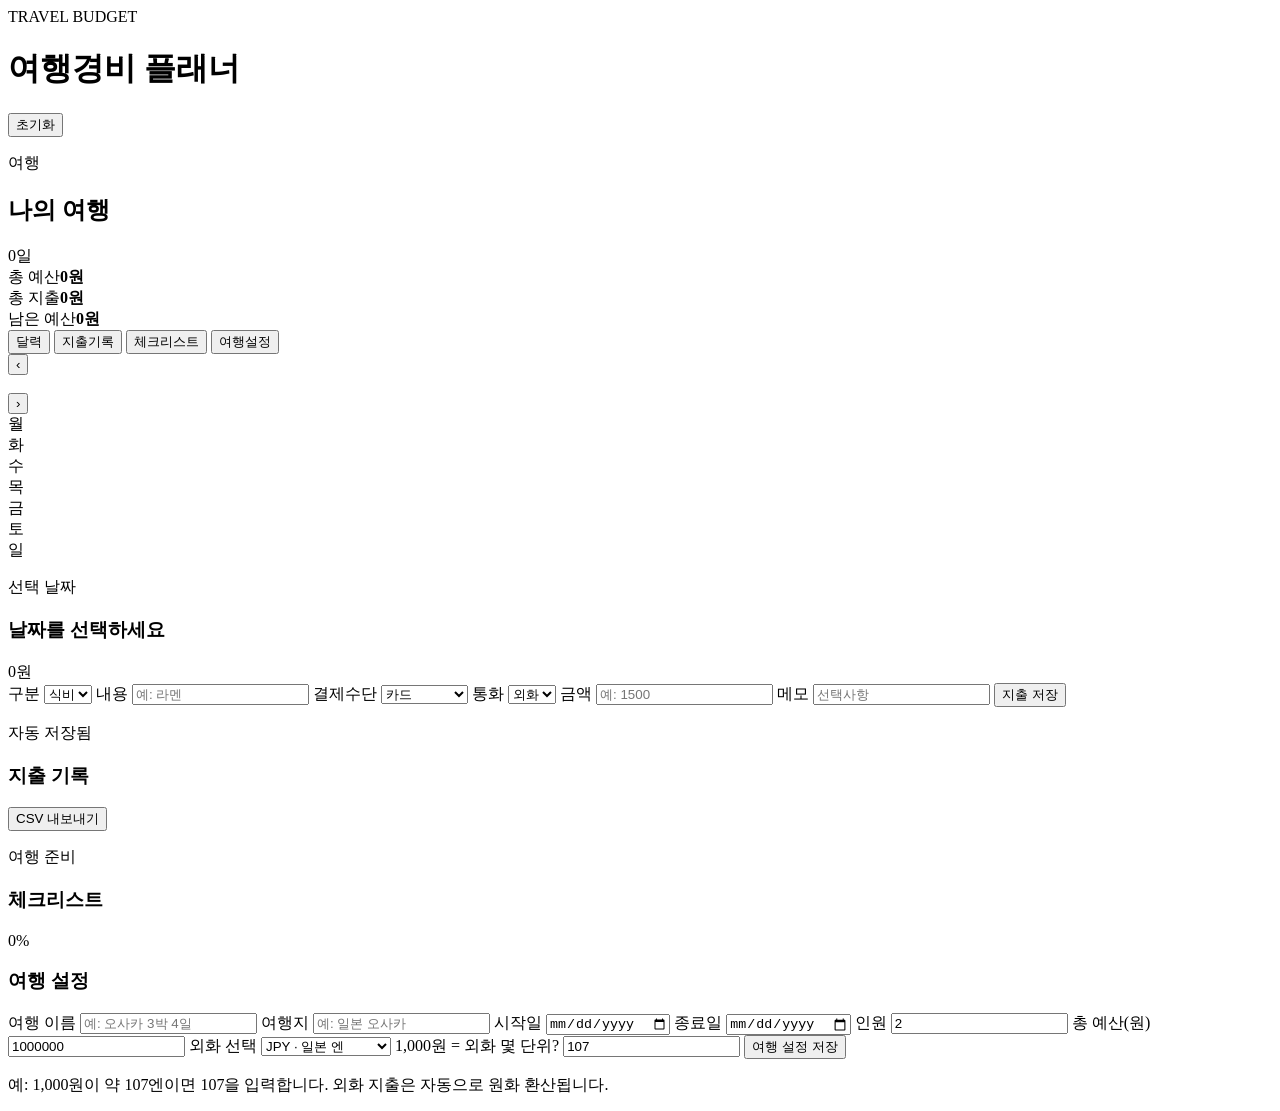
==== index.html @ 48593804 "Add files via upload" ====
<!doctype html>
<html lang="ko">
<head>
  <meta charset="UTF-8" />
  <meta name="viewport" content="width=device-width, initial-scale=1, viewport-fit=cover" />
  <meta name="theme-color" content="#17324d" />
  <title>여행경비 플래너</title>
  <link rel="manifest" href="manifest.webmanifest" />
  <link rel="stylesheet" href="styles.css" />
</head>
<body>
  <header class="app-header">
    <div>
      <div class="eyebrow">TRAVEL BUDGET</div>
      <h1>여행경비 플래너</h1>
    </div>
    <button id="resetBtn" class="ghost danger">초기화</button>
  </header>

  <main class="container">
    <section class="card hero-card">
      <div class="hero-top">
        <div>
          <p class="muted">여행</p>
          <h2 id="tripTitle">나의 여행</h2>
        </div>
        <div class="pill" id="tripDays">0일</div>
      </div>
      <div class="stats">
        <div><span>총 예산</span><strong id="budgetStat">0원</strong></div>
        <div><span>총 지출</span><strong id="spentStat">0원</strong></div>
        <div><span>남은 예산</span><strong id="remainStat">0원</strong></div>
      </div>
    </section>

    <nav class="tabs" aria-label="앱 메뉴">
      <button class="tab active" data-tab="calendar">달력</button>
      <button class="tab" data-tab="records">지출기록</button>
      <button class="tab" data-tab="checklist">체크리스트</button>
      <button class="tab" data-tab="settings">여행설정</button>
    </nav>

    <section id="calendar" class="tab-panel active">
      <div class="card calendar-card">
        <div class="calendar-head">
          <button id="prevMonth" class="icon-btn" aria-label="이전 달">‹</button>
          <h3 id="monthLabel"></h3>
          <button id="nextMonth" class="icon-btn" aria-label="다음 달">›</button>
        </div>
        <div class="weekdays">
          <div>월</div><div>화</div><div>수</div><div>목</div><div>금</div><div>토</div><div>일</div>
        </div>
        <div id="calendarGrid" class="calendar-grid"></div>
      </div>

      <div class="card">
        <div class="section-title-row">
          <div>
            <p class="muted">선택 날짜</p>
            <h3 id="selectedDateLabel">날짜를 선택하세요</h3>
          </div>
          <div class="daily-total" id="selectedDayTotal">0원</div>
        </div>

        <form id="expenseForm" class="form-grid">
          <label>구분
            <select id="category">
              <option>식비</option><option>카페</option><option>교통</option><option>쇼핑</option>
              <option>관광</option><option>숙박</option><option>항공</option><option>통신</option><option>보험</option><option>기타</option>
            </select>
          </label>
          <label>내용
            <input id="description" placeholder="예: 라멘" required />
          </label>
          <label>결제수단
            <select id="payment">
              <option>카드</option><option>현금</option><option>트래블카드</option><option>간편결제</option><option>기타</option>
            </select>
          </label>
          <label>통화
            <select id="currencyMode">
              <option value="foreign">외화</option>
              <option value="krw">원화</option>
            </select>
          </label>
          <label>금액
            <input id="amount" type="number" inputmode="decimal" min="0" step="0.01" placeholder="예: 1500" required />
          </label>
          <label>메모
            <input id="memo" placeholder="선택사항" />
          </label>
          <button class="primary full" type="submit">지출 저장</button>
        </form>
      </div>
    </section>

    <section id="records" class="tab-panel">
      <div class="card">
        <div class="section-title-row">
          <div><p class="muted">자동 저장됨</p><h3>지출 기록</h3></div>
          <button id="exportBtn" class="ghost">CSV 내보내기</button>
        </div>
        <div id="recordsList" class="records-list"></div>
      </div>
    </section>

    <section id="checklist" class="tab-panel">
      <div class="card">
        <div class="section-title-row">
          <div><p class="muted">여행 준비</p><h3>체크리스트</h3></div>
          <div class="pill" id="checkProgress">0%</div>
        </div>
        <div id="checklistList" class="checklist-list"></div>
      </div>
    </section>

    <section id="settings" class="tab-panel">
      <div class="card">
        <h3>여행 설정</h3>
        <form id="settingsForm" class="form-grid">
          <label>여행 이름
            <input id="tripName" placeholder="예: 오사카 3박 4일" />
          </label>
          <label>여행지
            <input id="destination" placeholder="예: 일본 오사카" />
          </label>
          <label>시작일
            <input id="startDate" type="date" />
          </label>
          <label>종료일
            <input id="endDate" type="date" />
          </label>
          <label>인원
            <input id="people" type="number" min="1" value="2" />
          </label>
          <label>총 예산(원)
            <input id="budget" type="number" min="0" step="1000" value="1000000" />
          </label>
          <label>외화 선택
            <select id="currencyCode">
              <option value="JPY">JPY · 일본 엔</option><option value="USD">USD · 미국 달러</option>
              <option value="EUR">EUR · 유로</option><option value="CNY">CNY · 중국 위안</option>
              <option value="TWD">TWD · 대만 달러</option><option value="THB">THB · 태국 바트</option>
              <option value="VND">VND · 베트남 동</option><option value="GBP">GBP · 영국 파운드</option>
              <option value="AUD">AUD · 호주 달러</option><option value="CAD">CAD · 캐나다 달러</option>
            </select>
          </label>
          <label>1,000원 = 외화 몇 단위?
            <input id="foreignPer1000" type="number" min="0.0001" step="0.001" value="107" />
          </label>
          <button class="primary full" type="submit">여행 설정 저장</button>
        </form>
        <p class="hint">예: 1,000원이 약 107엔이면 107을 입력합니다. 외화 지출은 자동으로 원화 환산됩니다.</p>
      </div>
    </section>
  </main>

  <div id="toast" class="toast" role="status"></div>
  <script src="app.js"></script>
</body>
</html>
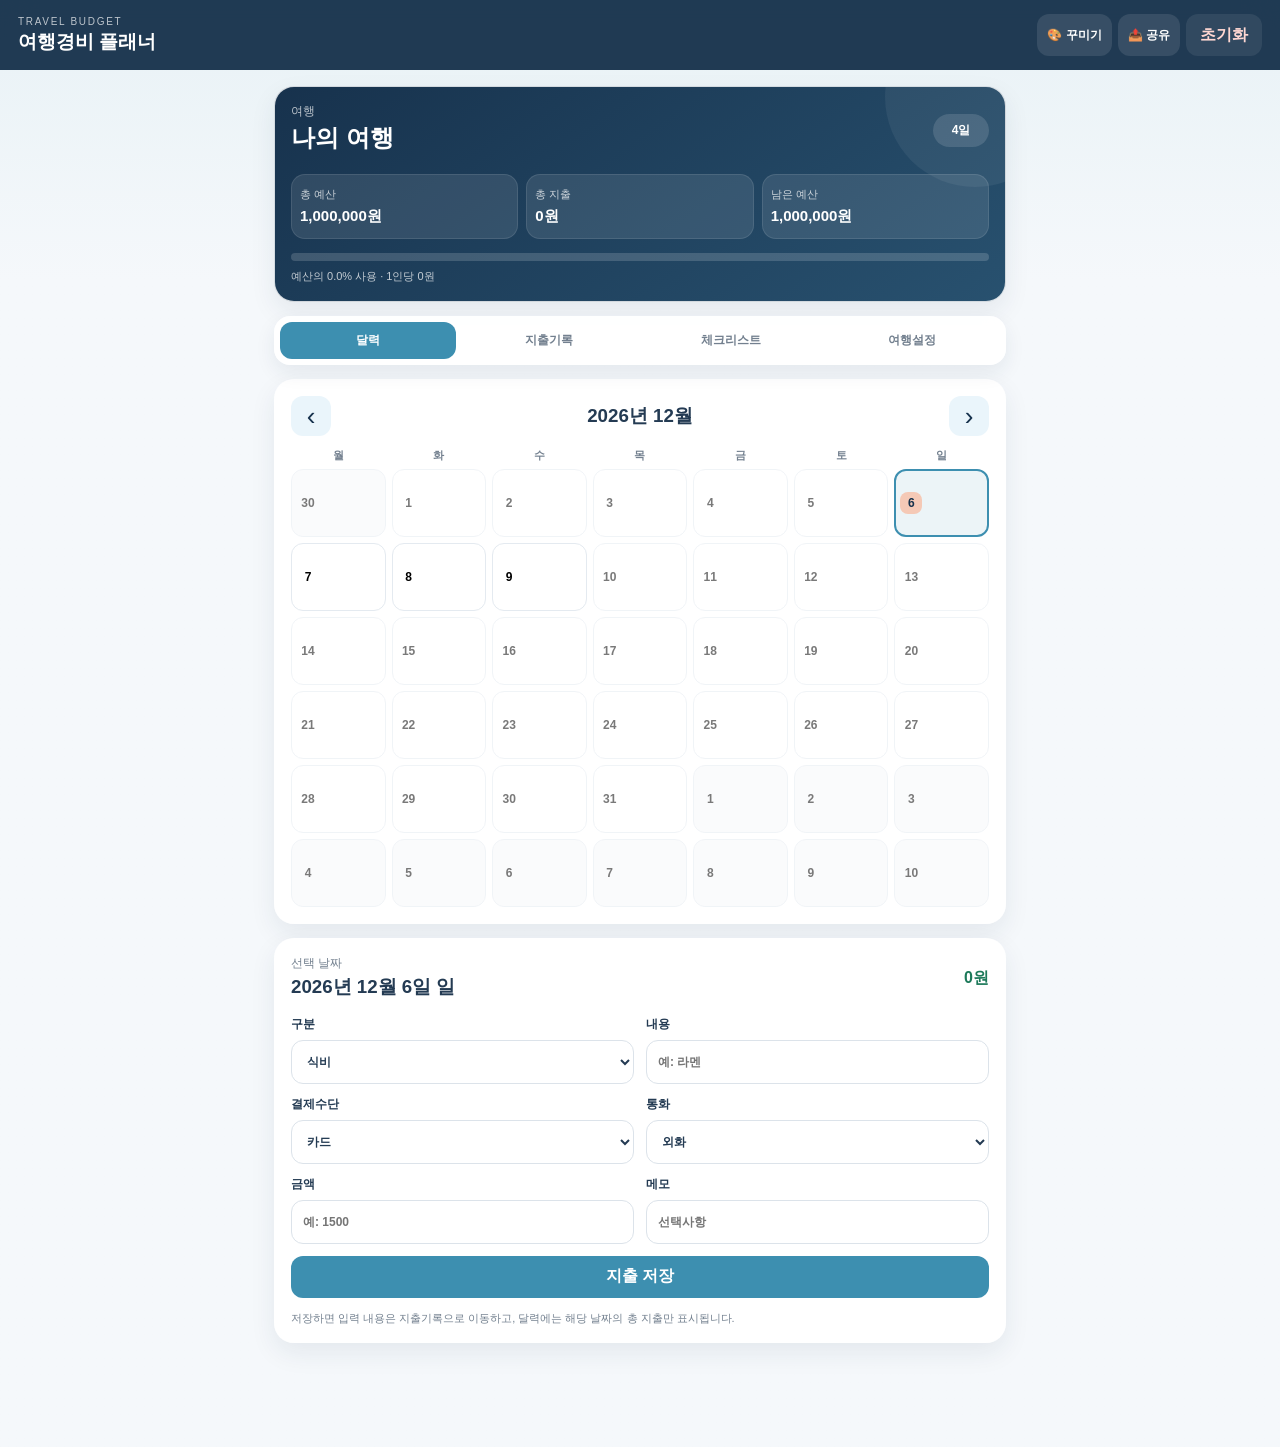
==== commit b0c13767: "Add files via upload" ====
--- a/index.html
+++ b/index.html
@@ -4,6 +4,8 @@
   <meta charset="UTF-8" />
   <meta name="viewport" content="width=device-width, initial-scale=1, viewport-fit=cover" />
   <meta name="theme-color" content="#17324d" />
+  <meta name="apple-mobile-web-app-capable" content="yes" />
+  <meta name="apple-mobile-web-app-status-bar-style" content="default" />
   <title>여행경비 플래너</title>
   <link rel="manifest" href="manifest.webmanifest" />
   <link rel="stylesheet" href="styles.css" />
@@ -14,15 +16,16 @@
       <div class="eyebrow">TRAVEL BUDGET</div>
       <h1>여행경비 플래너</h1>
     </div>
-    <button id="resetBtn" class="ghost danger">초기화</button>
+    <div class="header-actions"><button id="customizeBtn" class="ghost header-btn">🎨 꾸미기</button><button id="shareBtn" class="ghost header-btn">📤 공유</button><button id="resetBtn" class="ghost danger">초기화</button></div>
   </header>
 
   <main class="container">
-    <section class="card hero-card">
+    <section class="card hero-card" id="heroCard"><div id="heroPhoto" class="hero-photo"></div><div id="stickerLayer" class="sticker-layer" aria-hidden="true"></div>
       <div class="hero-top">
         <div>
           <p class="muted">여행</p>
           <h2 id="tripTitle">나의 여행</h2>
+          <p id="tripDestination" class="subtle"></p>
         </div>
         <div class="pill" id="tripDays">0일</div>
       </div>
@@ -31,6 +34,8 @@
         <div><span>총 지출</span><strong id="spentStat">0원</strong></div>
         <div><span>남은 예산</span><strong id="remainStat">0원</strong></div>
       </div>
+      <div class="budget-bar"><span id="budgetBar"></span></div>
+      <p id="budgetUsage" class="hint compact"></p>
     </section>
 
     <nav class="tabs" aria-label="앱 메뉴">
@@ -63,6 +68,7 @@
         </div>
 
         <form id="expenseForm" class="form-grid">
+          <input id="editingId" type="hidden" />
           <label>구분
             <select id="category">
               <option>식비</option><option>카페</option><option>교통</option><option>쇼핑</option>
@@ -89,8 +95,12 @@
           <label>메모
             <input id="memo" placeholder="선택사항" />
           </label>
-          <button class="primary full" type="submit">지출 저장</button>
+          <div class="form-actions full">
+            <button id="cancelEditBtn" class="ghost hidden" type="button">수정 취소</button>
+            <button id="expenseSubmitBtn" class="primary" type="submit">지출 저장</button>
+          </div>
         </form>
+        <p class="hint">저장하면 입력 내용은 지출기록으로 이동하고, 달력에는 해당 날짜의 총 지출만 표시됩니다.</p>
       </div>
     </section>
 
@@ -100,6 +110,18 @@
           <div><p class="muted">자동 저장됨</p><h3>지출 기록</h3></div>
           <button id="exportBtn" class="ghost">CSV 내보내기</button>
         </div>
+        <div class="filter-row">
+          <select id="recordCategoryFilter" aria-label="카테고리 필터">
+            <option value="all">전체 구분</option>
+            <option>식비</option><option>카페</option><option>교통</option><option>쇼핑</option><option>관광</option>
+            <option>숙박</option><option>항공</option><option>통신</option><option>보험</option><option>기타</option>
+          </select>
+          <select id="recordSort" aria-label="정렬">
+            <option value="desc">최신순</option>
+            <option value="asc">오래된순</option>
+            <option value="amountDesc">금액 큰순</option>
+          </select>
+        </div>
         <div id="recordsList" class="records-list"></div>
       </div>
     </section>
@@ -110,6 +132,7 @@
           <div><p class="muted">여행 준비</p><h3>체크리스트</h3></div>
           <div class="pill" id="checkProgress">0%</div>
         </div>
+        <div class="progress-track"><span id="checkProgressBar"></span></div>
         <div id="checklistList" class="checklist-list"></div>
       </div>
     </section>
@@ -140,20 +163,56 @@
             <select id="currencyCode">
               <option value="JPY">JPY · 일본 엔</option><option value="USD">USD · 미국 달러</option>
               <option value="EUR">EUR · 유로</option><option value="CNY">CNY · 중국 위안</option>
-              <option value="TWD">TWD · 대만 달러</option><option value="THB">THB · 태국 바트</option>
-              <option value="VND">VND · 베트남 동</option><option value="GBP">GBP · 영국 파운드</option>
-              <option value="AUD">AUD · 호주 달러</option><option value="CAD">CAD · 캐나다 달러</option>
-            </select>
-          </label>
-          <label>1,000원 = 외화 몇 단위?
-            <input id="foreignPer1000" type="number" min="0.0001" step="0.001" value="107" />
+              <option value="HKD">HKD · 홍콩 달러</option><option value="TWD">TWD · 대만 달러</option>
+              <option value="THB">THB · 태국 바트</option><option value="VND">VND · 베트남 동</option>
+              <option value="SGD">SGD · 싱가포르 달러</option><option value="MYR">MYR · 말레이시아 링깃</option>
+              <option value="PHP">PHP · 필리핀 페소</option><option value="IDR">IDR · 인도네시아 루피아</option>
+              <option value="INR">INR · 인도 루피</option><option value="GBP">GBP · 영국 파운드</option>
+              <option value="AUD">AUD · 호주 달러</option><option value="NZD">NZD · 뉴질랜드 달러</option>
+              <option value="CAD">CAD · 캐나다 달러</option><option value="CHF">CHF · 스위스 프랑</option>
+              <option value="AED">AED · UAE 디르함</option><option value="SAR">SAR · 사우디 리얄</option>
+            </select>
+          </label>
+          <label><span id="rateLabel">1 JPY = 몇 원(KRW)?</span>
+            <input id="krwPerUnit" type="number" min="0.000001" step="0.000001" value="9.35" inputmode="decimal" />
           </label>
           <button class="primary full" type="submit">여행 설정 저장</button>
         </form>
-        <p class="hint">예: 1,000원이 약 107엔이면 107을 입력합니다. 외화 지출은 자동으로 원화 환산됩니다.</p>
+        <p class="hint" id="rateHint">구글·네이버·XE 등에서 “1 JPY KRW” 또는 “JPY KRW 환율”을 검색해 나온 원화 값을 그대로 입력하세요.</p>
       </div>
     </section>
   </main>
+
+
+    <section id="customizePanel" class="customize-drawer hidden" aria-label="꾸미기 설정">
+      <div class="drawer-head"><div><p class="muted">MY TRAVEL STYLE</p><h3>🎨 꾸미기</h3></div><button id="closeCustomizeBtn" class="icon-btn" type="button">×</button></div>
+      <div class="customize-grid">
+        <label class="full">테마
+          <select id="themeSelect">
+            <option value="passport">여권 네이비</option><option value="ocean">바다 여행</option><option value="sunset">노을 여행</option><option value="pastel">파스텔 다꾸</option><option value="night">야경 여행</option><option value="vintage">빈티지 엽서</option>
+          </select>
+        </label>
+        <label>포인트 색상<input id="accentColor" type="color" value="#3d8fb0"></label>
+        <label>글꼴 느낌<select id="fontSelect"><option value="system">깔끔 기본</option><option value="rounded">둥근 다꾸</option><option value="serif">여행 엽서</option></select></label>
+        <label class="full photo-picker">내 사진 배경
+          <input id="backgroundPhotoInput" type="file" accept="image/*" />
+          <span class="hint">사진 앱에서 선택하면 여행 카드 배경에 저장됩니다.</span>
+        </label>
+        <div class="full">
+          <div class="field-title">여행 스티커</div>
+          <div id="stickerChoices" class="sticker-choices"></div>
+          <p class="hint">최대 6개까지 선택할 수 있어요.</p>
+        </div>
+        <div class="form-actions full"><button id="removePhotoBtn" class="ghost" type="button">배경사진 지우기</button><button id="resetStyleBtn" class="ghost" type="button">꾸미기 초기화</button></div>
+      </div>
+    </section>
+
+    <section id="sharePanel" class="share-sheet hidden" aria-label="공유 및 저장">
+      <div class="drawer-head"><div><p class="muted">TRAVEL CARD</p><h3>📸 공유 이미지</h3></div><button id="closeShareBtn" class="icon-btn" type="button">×</button></div>
+      <canvas id="shareCanvas" width="1080" height="1350"></canvas>
+      <div class="share-actions"><button id="nativeShareBtn" class="primary" type="button">공유하기</button><button id="saveImageBtn" class="ghost" type="button">이미지 저장</button></div>
+      <p class="hint">아이폰에서 ‘이미지 저장’을 누르면 공유 시트 또는 파일 저장이 열릴 수 있습니다. 사진 앱 저장은 공유 시트의 ‘이미지 저장’을 선택하면 가장 안정적입니다.</p>
+    </section>
 
   <div id="toast" class="toast" role="status"></div>
   <script src="app.js"></script>
--- a/styles.css
+++ b/styles.css
@@ -0,0 +1,129 @@
+:root {
+  --navy: #17324d;
+  --navy2: #234d6f;
+  --sky: #eaf5fb;
+  --sea: #d9f0ed;
+  --sand: #fff5dc;
+  --coral: #f5c9b6;
+  --ink: #243b53;
+  --muted: #73808f;
+  --line: #e4eaf0;
+  --bg: #f5f8fb;
+  --white: #fff;
+  --danger: #b42318;
+  --green: #1d7a5a;
+  --shadow: 0 10px 26px rgba(23,50,77,.08);
+}
+* { box-sizing: border-box; }
+html { -webkit-text-size-adjust: 100%; }
+body {
+  margin: 0;
+  font-family: -apple-system, BlinkMacSystemFont, "Segoe UI", Roboto, "Noto Sans KR", sans-serif;
+  color: var(--ink);
+  background: linear-gradient(180deg, #edf7fb 0, var(--bg) 280px);
+}
+button, input, select { font: inherit; }
+button { cursor: pointer; }
+.app-header {
+  position: sticky; top: 0; z-index: 20;
+  display: flex; align-items: center; justify-content: space-between;
+  padding: calc(14px + env(safe-area-inset-top)) 18px 14px;
+  background: rgba(23,50,77,.96); color: white;
+  backdrop-filter: blur(16px);
+}
+.app-header h1 { margin: 2px 0 0; font-size: 20px; }
+.eyebrow { font-size: 10px; letter-spacing: .17em; opacity: .7; }
+.container { width: min(760px, 100%); margin: 0 auto; padding: 16px 14px calc(90px + env(safe-area-inset-bottom)); }
+.card {
+  background: rgba(255,255,255,.95); border: 1px solid rgba(255,255,255,.8);
+  border-radius: 20px; padding: 16px; margin-bottom: 14px; box-shadow: var(--shadow);
+}
+.hero-card { background: linear-gradient(145deg, var(--navy), var(--navy2)); color: white; overflow: hidden; position: relative; }
+.hero-card:after { content:""; position:absolute; width:180px; height:180px; border-radius:50%; background:rgba(255,255,255,.06); right:-60px; top:-80px; }
+.hero-top, .section-title-row, .calendar-head { display:flex; align-items:center; justify-content:space-between; gap:12px; }
+.hero-top h2, .section-title-row h3, .calendar-head h3 { margin: 2px 0; }
+.muted { margin:0; color:var(--muted); font-size:12px; }
+.hero-card .muted, .hero-card .subtle { color: rgba(255,255,255,.7); }
+.subtle { margin: 4px 0 0; font-size: 13px; }
+.stats { display:grid; grid-template-columns:repeat(3,1fr); gap:8px; margin-top:16px; }
+.stats div { background:rgba(255,255,255,.10); border:1px solid rgba(255,255,255,.10); padding:12px 8px; border-radius:14px; }
+.stats span { display:block; font-size:11px; opacity:.75; }
+.stats strong { display:block; margin-top:5px; font-size:15px; }
+.pill { display:inline-flex; align-items:center; justify-content:center; min-width:56px; padding:8px 10px; border-radius:999px; background:var(--sky); color:var(--navy); font-weight:800; font-size:12px; }
+.hero-card .pill { background:rgba(255,255,255,.13); color:white; }
+.budget-bar, .progress-track { height:8px; background:rgba(255,255,255,.16); border-radius:99px; overflow:hidden; margin-top:14px; }
+.budget-bar span, .progress-track span { display:block; height:100%; width:0; background:linear-gradient(90deg,#7ee0c0,#fff0a3); transition:width .25s ease; }
+.progress-track { background:#edf1f5; margin-bottom:12px; }
+.progress-track span { background:linear-gradient(90deg,#49a782,#83d0b2); }
+.tabs { position:sticky; top:73px; z-index:15; display:grid; grid-template-columns:repeat(4,1fr); gap:6px; padding:6px; margin-bottom:14px; border-radius:16px; background:rgba(255,255,255,.93); box-shadow:0 8px 20px rgba(23,50,77,.08); backdrop-filter:blur(10px); }
+.tab { border:0; background:transparent; padding:10px 4px; border-radius:12px; color:var(--muted); font-weight:700; font-size:12px; }
+.tab.active { background:var(--navy); color:white; }
+.tab-panel { display:none; }
+.tab-panel.active { display:block; }
+.calendar-head { margin-bottom:12px; }
+.icon-btn { width:40px; height:40px; border:0; border-radius:12px; background:var(--sky); color:var(--navy); font-size:26px; line-height:1; }
+.weekdays, .calendar-grid { display:grid; grid-template-columns:repeat(7,1fr); gap:6px; }
+.weekdays { margin-bottom:6px; color:var(--muted); font-size:11px; text-align:center; font-weight:800; }
+.day-cell { min-height:68px; border:1px solid var(--line); border-radius:12px; padding:7px 5px; background:#fff; text-align:left; position:relative; overflow:hidden; }
+.day-cell.outside { opacity:.35; background:#f7f8fa; }
+.day-cell.outtrip { opacity:.52; }
+.day-cell.selected { border:2px solid var(--navy); padding:6px 4px; background:var(--sky); }
+.day-cell.today .day-num { background:var(--coral); color:var(--navy); }
+.day-num { display:inline-flex; min-width:22px; height:22px; align-items:center; justify-content:center; border-radius:8px; font-weight:800; font-size:12px; }
+.day-total { display:block; margin-top:8px; font-size:10px; line-height:1.2; font-weight:800; color:var(--green); word-break:keep-all; }
+.daily-total { font-weight:900; color:var(--green); white-space:nowrap; }
+.form-grid { display:grid; grid-template-columns:1fr 1fr; gap:12px; margin-top:14px; }
+label { display:flex; flex-direction:column; gap:7px; font-size:12px; font-weight:800; color:var(--ink); }
+input, select { width:100%; min-height:44px; border:1px solid #dce3ea; border-radius:12px; padding:10px 11px; background:#fff; color:var(--ink); outline:none; }
+input:focus, select:focus { border-color:#7fb1d1; box-shadow:0 0 0 3px rgba(127,177,209,.18); }
+.full { grid-column:1/-1; }
+.primary, .ghost { min-height:42px; border-radius:12px; border:0; padding:10px 14px; font-weight:800; }
+.primary { background:var(--navy); color:#fff; }
+.ghost { background:#eef3f7; color:var(--ink); }
+.danger { color:#ffd7d2; background:rgba(255,255,255,.08); }
+.ghost.danger { color:#ffd7d2; }
+.hint { color:var(--muted); font-size:11px; line-height:1.5; margin:12px 0 0; }
+.compact { margin-top:7px; color:rgba(255,255,255,.74); }
+.form-actions { display:flex; gap:8px; }
+.form-actions .primary { flex:1; }
+.hidden { display:none !important; }
+.filter-row { display:grid; grid-template-columns:1fr 1fr; gap:8px; margin:12px 0; }
+.records-list { display:flex; flex-direction:column; gap:9px; }
+.record { border:1px solid var(--line); border-radius:15px; padding:12px; background:#fff; }
+.record-top, .record-bottom { display:flex; align-items:center; justify-content:space-between; gap:10px; }
+.record-title { font-weight:900; }
+.record-date { color:var(--muted); font-size:11px; }
+.record-meta { margin-top:6px; color:var(--muted); font-size:11px; line-height:1.45; }
+.record-amount { font-weight:900; color:var(--green); white-space:nowrap; }
+.record-actions { display:flex; gap:6px; margin-top:10px; }
+.mini-btn { border:0; border-radius:9px; padding:7px 9px; font-size:11px; font-weight:800; background:#edf3f7; color:var(--ink); }
+.mini-btn.delete { color:var(--danger); background:#fff0ee; }
+.empty { text-align:center; padding:32px 10px; color:var(--muted); }
+.checklist-list { display:flex; flex-direction:column; gap:9px; }
+.check-group-title { margin:18px 0 8px; font-weight:900; color:var(--navy); font-size:13px; }
+.check-item { display:flex; align-items:flex-start; gap:10px; padding:11px; border-radius:13px; background:#fafcfd; border:1px solid var(--line); }
+.check-item input { width:20px; min-height:20px; height:20px; margin-top:1px; accent-color:var(--green); }
+.check-item.done .check-text { text-decoration:line-through; color:#87939e; }
+.check-text { font-size:13px; line-height:1.45; }
+.toast { position:fixed; left:50%; bottom:calc(24px + env(safe-area-inset-bottom)); transform:translate(-50%, 20px); background:#152536; color:white; border-radius:999px; padding:11px 16px; font-size:12px; font-weight:800; opacity:0; pointer-events:none; transition:.2s ease; z-index:50; box-shadow:0 8px 28px rgba(0,0,0,.22); }
+.toast.show { opacity:1; transform:translate(-50%,0); }
+@media (max-width:540px) {
+  .container { padding-left:10px; padding-right:10px; }
+  .card { border-radius:17px; padding:13px; }
+  .app-header { padding-left:14px; padding-right:14px; }
+  .tabs { top:70px; }
+  .form-grid { grid-template-columns:1fr; }
+  .full { grid-column:1; }
+  .stats strong { font-size:13px; }
+  .day-cell { min-height:60px; padding:6px 4px; }
+  .day-total { font-size:9px; }
+}
+
+/* v2.2 customization + share */
+:root { --accent:#3d8fb0; --app-bg:#f5f8fb; --hero1:#17324d; --hero2:#28516f; --card-radius:18px; }
+body { background:linear-gradient(180deg,color-mix(in srgb,var(--accent) 12%,white) 0,var(--app-bg) 280px); }
+body.font-rounded { font-family: ui-rounded, "SF Pro Rounded", "Apple SD Gothic Neo", system-ui, sans-serif; }
+body.font-serif { font-family: Georgia, "Noto Serif KR", serif; }
+.header-actions{display:flex;gap:6px;align-items:center}.header-btn{color:white;background:rgba(255,255,255,.1);font-size:12px;padding:9px 10px}.app-header h1{font-size:19px}.hero-card{background:linear-gradient(145deg,var(--hero1),var(--hero2));min-height:214px}.hero-card>*:not(.hero-photo):not(.sticker-layer){position:relative;z-index:2}.hero-photo{position:absolute;inset:0;background-size:cover;background-position:center;opacity:0;z-index:0;transition:.2s}.hero-card.has-photo .hero-photo{opacity:.38}.hero-card.has-photo:before{content:"";position:absolute;inset:0;background:linear-gradient(135deg,rgba(10,26,42,.82),rgba(10,26,42,.35));z-index:1}.sticker-layer{position:absolute;inset:0;z-index:3;pointer-events:none}.hero-sticker{position:absolute;font-size:31px;filter:drop-shadow(0 3px 4px rgba(0,0,0,.16));transform:rotate(var(--rot,0deg))}.hero-sticker:nth-child(1){right:18px;top:17px;--rot:8deg}.hero-sticker:nth-child(2){right:60px;bottom:19px;--rot:-8deg}.hero-sticker:nth-child(3){left:18px;bottom:16px;--rot:5deg}.hero-sticker:nth-child(4){right:18px;top:76px;--rot:-6deg}.hero-sticker:nth-child(5){left:46%;top:15px;--rot:9deg}.hero-sticker:nth-child(6){left:54%;bottom:18px;--rot:-4deg}
+.customize-drawer,.share-sheet{position:fixed;z-index:80;left:50%;bottom:0;transform:translateX(-50%);width:min(100%,680px);max-height:86vh;overflow:auto;background:white;border-radius:24px 24px 0 0;padding:18px 18px calc(20px + env(safe-area-inset-bottom));box-shadow:0 -15px 45px rgba(23,50,77,.24)}.drawer-head{display:flex;justify-content:space-between;align-items:center;gap:12px;margin-bottom:14px}.customize-grid{display:grid;grid-template-columns:1fr 1fr;gap:12px}.customize-grid .full{grid-column:1/-1}.field-title{font-size:12px;font-weight:800;margin-bottom:8px}.photo-picker input{background:#f7fafc}.sticker-choices{display:flex;flex-wrap:wrap;gap:8px}.sticker-chip{width:46px;height:46px;border:1px solid var(--line);border-radius:14px;background:#fff;font-size:24px}.sticker-chip.active{border:2px solid var(--accent);background:color-mix(in srgb,var(--accent) 12%,white)}.share-sheet canvas{width:100%;height:auto;border-radius:18px;background:#f2f4f7;box-shadow:0 8px 24px rgba(23,50,77,.12)}.share-actions{display:grid;grid-template-columns:1fr 1fr;gap:8px;margin-top:12px}.share-actions button{min-height:48px}.tab.active,.primary{background:var(--accent)}.day-cell.selected{border-color:var(--accent);background:color-mix(in srgb,var(--accent) 10%,white)}.pill{background:color-mix(in srgb,var(--accent) 14%,white)}
+@media(max-width:560px){.header-actions{gap:3px}.header-btn{padding:8px 7px;font-size:11px}.app-header{padding-left:14px;padding-right:10px}.customize-grid{grid-template-columns:1fr}.customize-grid .full{grid-column:1}.share-actions{grid-template-columns:1fr}}
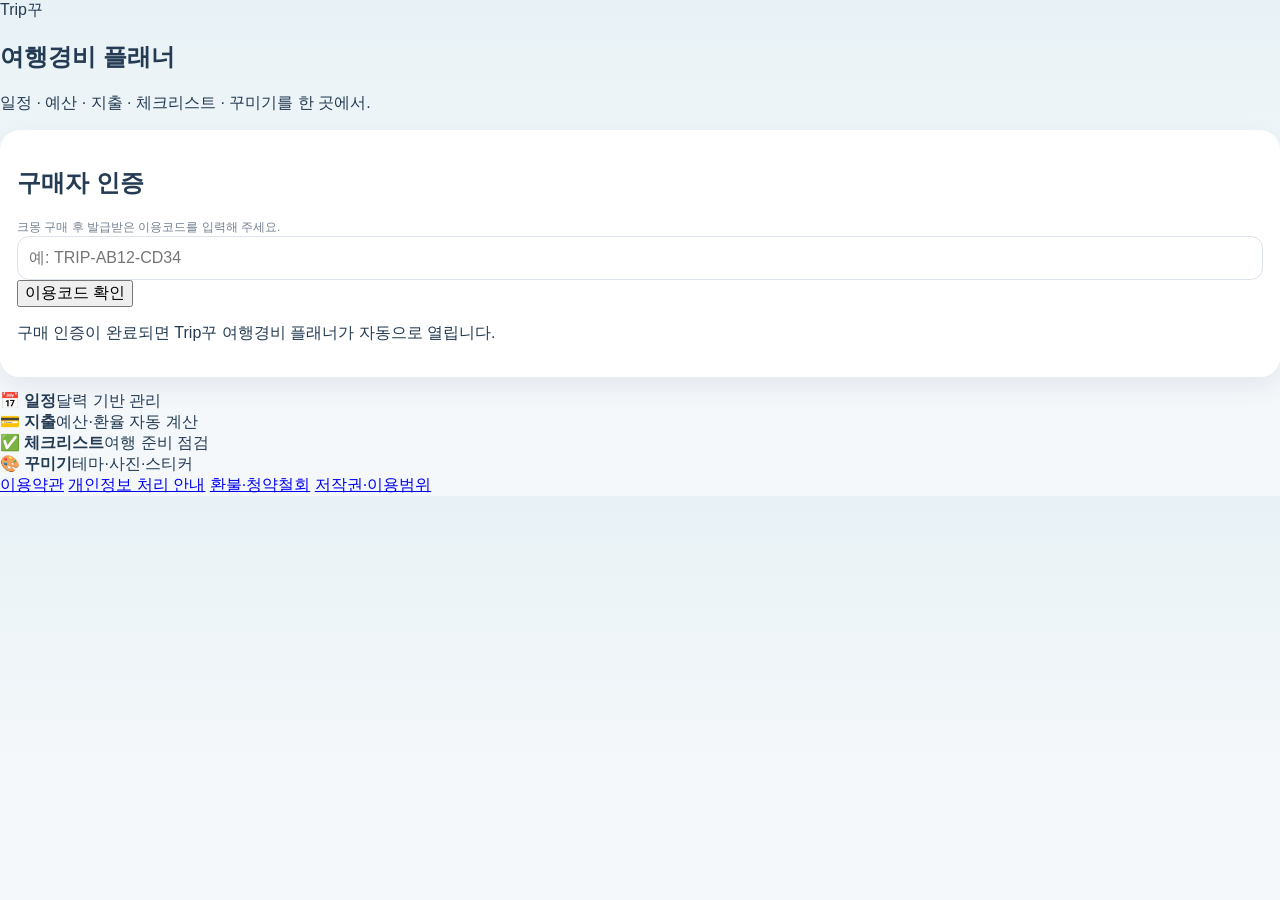
==== commit 316ddcb7: "Add files via upload" ====
--- a/index.html
+++ b/index.html
@@ -1,220 +1,42 @@
 <!doctype html>
 <html lang="ko">
 <head>
-  <meta charset="UTF-8" />
-  <meta name="viewport" content="width=device-width, initial-scale=1, viewport-fit=cover" />
-  <meta name="theme-color" content="#17324d" />
-  <meta name="apple-mobile-web-app-capable" content="yes" />
-  <meta name="apple-mobile-web-app-status-bar-style" content="default" />
-  <title>여행경비 플래너</title>
-  <link rel="manifest" href="manifest.webmanifest" />
-  <link rel="stylesheet" href="styles.css" />
+<meta charset="utf-8">
+<meta name="viewport" content="width=device-width,initial-scale=1">
+<title>Trip꾸 | 여행경비 플래너</title>
+<link rel="stylesheet" href="styles.css">
 </head>
 <body>
-  <header class="app-header">
-    <div>
-      <div class="eyebrow">TRAVEL BUDGET</div>
-      <h1>여행경비 플래너</h1>
-    </div>
-    <div class="header-actions"><button id="customizeBtn" class="ghost header-btn">🎨 꾸미기</button><button id="shareBtn" class="ghost header-btn">📤 공유</button><button id="resetBtn" class="ghost danger">초기화</button></div>
-  </header>
+<main class="wrap">
+  <section class="hero">
+    <div class="brand">Trip꾸</div>
+    <h1>여행경비 플래너</h1>
+    <p>일정 · 예산 · 지출 · 체크리스트 · 꾸미기를 한 곳에서.</p>
+  </section>
 
-  <main class="container">
-    <section class="card hero-card" id="heroCard"><div id="heroPhoto" class="hero-photo"></div><div id="stickerLayer" class="sticker-layer" aria-hidden="true"></div>
-      <div class="hero-top">
-        <div>
-          <p class="muted">여행</p>
-          <h2 id="tripTitle">나의 여행</h2>
-          <p id="tripDestination" class="subtle"></p>
-        </div>
-        <div class="pill" id="tripDays">0일</div>
-      </div>
-      <div class="stats">
-        <div><span>총 예산</span><strong id="budgetStat">0원</strong></div>
-        <div><span>총 지출</span><strong id="spentStat">0원</strong></div>
-        <div><span>남은 예산</span><strong id="remainStat">0원</strong></div>
-      </div>
-      <div class="budget-bar"><span id="budgetBar"></span></div>
-      <p id="budgetUsage" class="hint compact"></p>
-    </section>
+  <section class="card">
+    <h2>구매자 인증</h2>
+    <p class="muted">크몽 구매 후 발급받은 이용코드를 입력해 주세요.</p>
+    <input id="code" placeholder="예: TRIP-AB12-CD34" autocomplete="one-time-code">
+    <button id="verify">이용코드 확인</button>
+    <p id="msg" class="msg"></p>
+    <p class="tiny">구매 인증이 완료되면 Trip꾸 여행경비 플래너가 자동으로 열립니다.</p>
+  </section>
 
-    <nav class="tabs" aria-label="앱 메뉴">
-      <button class="tab active" data-tab="calendar">달력</button>
-      <button class="tab" data-tab="records">지출기록</button>
-      <button class="tab" data-tab="checklist">체크리스트</button>
-      <button class="tab" data-tab="settings">여행설정</button>
-    </nav>
+  <section class="grid">
+    <div class="mini"><b>📅 일정</b><span>달력 기반 관리</span></div>
+    <div class="mini"><b>💳 지출</b><span>예산·환율 자동 계산</span></div>
+    <div class="mini"><b>✅ 체크리스트</b><span>여행 준비 점검</span></div>
+    <div class="mini"><b>🎨 꾸미기</b><span>테마·사진·스티커</span></div>
+  </section>
 
-    <section id="calendar" class="tab-panel active">
-      <div class="card calendar-card">
-        <div class="calendar-head">
-          <button id="prevMonth" class="icon-btn" aria-label="이전 달">‹</button>
-          <h3 id="monthLabel"></h3>
-          <button id="nextMonth" class="icon-btn" aria-label="다음 달">›</button>
-        </div>
-        <div class="weekdays">
-          <div>월</div><div>화</div><div>수</div><div>목</div><div>금</div><div>토</div><div>일</div>
-        </div>
-        <div id="calendarGrid" class="calendar-grid"></div>
-      </div>
-
-      <div class="card">
-        <div class="section-title-row">
-          <div>
-            <p class="muted">선택 날짜</p>
-            <h3 id="selectedDateLabel">날짜를 선택하세요</h3>
-          </div>
-          <div class="daily-total" id="selectedDayTotal">0원</div>
-        </div>
-
-        <form id="expenseForm" class="form-grid">
-          <input id="editingId" type="hidden" />
-          <label>구분
-            <select id="category">
-              <option>식비</option><option>카페</option><option>교통</option><option>쇼핑</option>
-              <option>관광</option><option>숙박</option><option>항공</option><option>통신</option><option>보험</option><option>기타</option>
-            </select>
-          </label>
-          <label>내용
-            <input id="description" placeholder="예: 라멘" required />
-          </label>
-          <label>결제수단
-            <select id="payment">
-              <option>카드</option><option>현금</option><option>트래블카드</option><option>간편결제</option><option>기타</option>
-            </select>
-          </label>
-          <label>통화
-            <select id="currencyMode">
-              <option value="foreign">외화</option>
-              <option value="krw">원화</option>
-            </select>
-          </label>
-          <label>금액
-            <input id="amount" type="number" inputmode="decimal" min="0" step="0.01" placeholder="예: 1500" required />
-          </label>
-          <label>메모
-            <input id="memo" placeholder="선택사항" />
-          </label>
-          <div class="form-actions full">
-            <button id="cancelEditBtn" class="ghost hidden" type="button">수정 취소</button>
-            <button id="expenseSubmitBtn" class="primary" type="submit">지출 저장</button>
-          </div>
-        </form>
-        <p class="hint">저장하면 입력 내용은 지출기록으로 이동하고, 달력에는 해당 날짜의 총 지출만 표시됩니다.</p>
-      </div>
-    </section>
-
-    <section id="records" class="tab-panel">
-      <div class="card">
-        <div class="section-title-row">
-          <div><p class="muted">자동 저장됨</p><h3>지출 기록</h3></div>
-          <button id="exportBtn" class="ghost">CSV 내보내기</button>
-        </div>
-        <div class="filter-row">
-          <select id="recordCategoryFilter" aria-label="카테고리 필터">
-            <option value="all">전체 구분</option>
-            <option>식비</option><option>카페</option><option>교통</option><option>쇼핑</option><option>관광</option>
-            <option>숙박</option><option>항공</option><option>통신</option><option>보험</option><option>기타</option>
-          </select>
-          <select id="recordSort" aria-label="정렬">
-            <option value="desc">최신순</option>
-            <option value="asc">오래된순</option>
-            <option value="amountDesc">금액 큰순</option>
-          </select>
-        </div>
-        <div id="recordsList" class="records-list"></div>
-      </div>
-    </section>
-
-    <section id="checklist" class="tab-panel">
-      <div class="card">
-        <div class="section-title-row">
-          <div><p class="muted">여행 준비</p><h3>체크리스트</h3></div>
-          <div class="pill" id="checkProgress">0%</div>
-        </div>
-        <div class="progress-track"><span id="checkProgressBar"></span></div>
-        <div id="checklistList" class="checklist-list"></div>
-      </div>
-    </section>
-
-    <section id="settings" class="tab-panel">
-      <div class="card">
-        <h3>여행 설정</h3>
-        <form id="settingsForm" class="form-grid">
-          <label>여행 이름
-            <input id="tripName" placeholder="예: 오사카 3박 4일" />
-          </label>
-          <label>여행지
-            <input id="destination" placeholder="예: 일본 오사카" />
-          </label>
-          <label>시작일
-            <input id="startDate" type="date" />
-          </label>
-          <label>종료일
-            <input id="endDate" type="date" />
-          </label>
-          <label>인원
-            <input id="people" type="number" min="1" value="2" />
-          </label>
-          <label>총 예산(원)
-            <input id="budget" type="number" min="0" step="1000" value="1000000" />
-          </label>
-          <label>외화 선택
-            <select id="currencyCode">
-              <option value="JPY">JPY · 일본 엔</option><option value="USD">USD · 미국 달러</option>
-              <option value="EUR">EUR · 유로</option><option value="CNY">CNY · 중국 위안</option>
-              <option value="HKD">HKD · 홍콩 달러</option><option value="TWD">TWD · 대만 달러</option>
-              <option value="THB">THB · 태국 바트</option><option value="VND">VND · 베트남 동</option>
-              <option value="SGD">SGD · 싱가포르 달러</option><option value="MYR">MYR · 말레이시아 링깃</option>
-              <option value="PHP">PHP · 필리핀 페소</option><option value="IDR">IDR · 인도네시아 루피아</option>
-              <option value="INR">INR · 인도 루피</option><option value="GBP">GBP · 영국 파운드</option>
-              <option value="AUD">AUD · 호주 달러</option><option value="NZD">NZD · 뉴질랜드 달러</option>
-              <option value="CAD">CAD · 캐나다 달러</option><option value="CHF">CHF · 스위스 프랑</option>
-              <option value="AED">AED · UAE 디르함</option><option value="SAR">SAR · 사우디 리얄</option>
-            </select>
-          </label>
-          <label><span id="rateLabel">1 JPY = 몇 원(KRW)?</span>
-            <input id="krwPerUnit" type="number" min="0.000001" step="0.000001" value="9.35" inputmode="decimal" />
-          </label>
-          <button class="primary full" type="submit">여행 설정 저장</button>
-        </form>
-        <p class="hint" id="rateHint">구글·네이버·XE 등에서 “1 JPY KRW” 또는 “JPY KRW 환율”을 검색해 나온 원화 값을 그대로 입력하세요.</p>
-      </div>
-    </section>
-  </main>
-
-
-    <section id="customizePanel" class="customize-drawer hidden" aria-label="꾸미기 설정">
-      <div class="drawer-head"><div><p class="muted">MY TRAVEL STYLE</p><h3>🎨 꾸미기</h3></div><button id="closeCustomizeBtn" class="icon-btn" type="button">×</button></div>
-      <div class="customize-grid">
-        <label class="full">테마
-          <select id="themeSelect">
-            <option value="passport">여권 네이비</option><option value="ocean">바다 여행</option><option value="sunset">노을 여행</option><option value="pastel">파스텔 다꾸</option><option value="night">야경 여행</option><option value="vintage">빈티지 엽서</option>
-          </select>
-        </label>
-        <label>포인트 색상<input id="accentColor" type="color" value="#3d8fb0"></label>
-        <label>글꼴 느낌<select id="fontSelect"><option value="system">깔끔 기본</option><option value="rounded">둥근 다꾸</option><option value="serif">여행 엽서</option></select></label>
-        <label class="full photo-picker">내 사진 배경
-          <input id="backgroundPhotoInput" type="file" accept="image/*" />
-          <span class="hint">사진 앱에서 선택하면 여행 카드 배경에 저장됩니다.</span>
-        </label>
-        <div class="full">
-          <div class="field-title">여행 스티커</div>
-          <div id="stickerChoices" class="sticker-choices"></div>
-          <p class="hint">최대 6개까지 선택할 수 있어요.</p>
-        </div>
-        <div class="form-actions full"><button id="removePhotoBtn" class="ghost" type="button">배경사진 지우기</button><button id="resetStyleBtn" class="ghost" type="button">꾸미기 초기화</button></div>
-      </div>
-    </section>
-
-    <section id="sharePanel" class="share-sheet hidden" aria-label="공유 및 저장">
-      <div class="drawer-head"><div><p class="muted">TRAVEL CARD</p><h3>📸 공유 이미지</h3></div><button id="closeShareBtn" class="icon-btn" type="button">×</button></div>
-      <canvas id="shareCanvas" width="1080" height="1350"></canvas>
-      <div class="share-actions"><button id="nativeShareBtn" class="primary" type="button">공유하기</button><button id="saveImageBtn" class="ghost" type="button">이미지 저장</button></div>
-      <p class="hint">아이폰에서 ‘이미지 저장’을 누르면 공유 시트 또는 파일 저장이 열릴 수 있습니다. 사진 앱 저장은 공유 시트의 ‘이미지 저장’을 선택하면 가장 안정적입니다.</p>
-    </section>
-
-  <div id="toast" class="toast" role="status"></div>
-  <script src="app.js"></script>
+  <footer>
+    <a href="terms.html">이용약관</a>
+    <a href="privacy.html">개인정보 처리 안내</a>
+    <a href="refund.html">환불·청약철회</a>
+    <a href="license.html">저작권·이용범위</a>
+  </footer>
+</main>
+<script src="app.js?v=320"></script>
 </body>
 </html>
--- a/styles.css
+++ b/styles.css
@@ -127,3 +127,20 @@
 .header-actions{display:flex;gap:6px;align-items:center}.header-btn{color:white;background:rgba(255,255,255,.1);font-size:12px;padding:9px 10px}.app-header h1{font-size:19px}.hero-card{background:linear-gradient(145deg,var(--hero1),var(--hero2));min-height:214px}.hero-card>*:not(.hero-photo):not(.sticker-layer){position:relative;z-index:2}.hero-photo{position:absolute;inset:0;background-size:cover;background-position:center;opacity:0;z-index:0;transition:.2s}.hero-card.has-photo .hero-photo{opacity:.38}.hero-card.has-photo:before{content:"";position:absolute;inset:0;background:linear-gradient(135deg,rgba(10,26,42,.82),rgba(10,26,42,.35));z-index:1}.sticker-layer{position:absolute;inset:0;z-index:3;pointer-events:none}.hero-sticker{position:absolute;font-size:31px;filter:drop-shadow(0 3px 4px rgba(0,0,0,.16));transform:rotate(var(--rot,0deg))}.hero-sticker:nth-child(1){right:18px;top:17px;--rot:8deg}.hero-sticker:nth-child(2){right:60px;bottom:19px;--rot:-8deg}.hero-sticker:nth-child(3){left:18px;bottom:16px;--rot:5deg}.hero-sticker:nth-child(4){right:18px;top:76px;--rot:-6deg}.hero-sticker:nth-child(5){left:46%;top:15px;--rot:9deg}.hero-sticker:nth-child(6){left:54%;bottom:18px;--rot:-4deg}
 .customize-drawer,.share-sheet{position:fixed;z-index:80;left:50%;bottom:0;transform:translateX(-50%);width:min(100%,680px);max-height:86vh;overflow:auto;background:white;border-radius:24px 24px 0 0;padding:18px 18px calc(20px + env(safe-area-inset-bottom));box-shadow:0 -15px 45px rgba(23,50,77,.24)}.drawer-head{display:flex;justify-content:space-between;align-items:center;gap:12px;margin-bottom:14px}.customize-grid{display:grid;grid-template-columns:1fr 1fr;gap:12px}.customize-grid .full{grid-column:1/-1}.field-title{font-size:12px;font-weight:800;margin-bottom:8px}.photo-picker input{background:#f7fafc}.sticker-choices{display:flex;flex-wrap:wrap;gap:8px}.sticker-chip{width:46px;height:46px;border:1px solid var(--line);border-radius:14px;background:#fff;font-size:24px}.sticker-chip.active{border:2px solid var(--accent);background:color-mix(in srgb,var(--accent) 12%,white)}.share-sheet canvas{width:100%;height:auto;border-radius:18px;background:#f2f4f7;box-shadow:0 8px 24px rgba(23,50,77,.12)}.share-actions{display:grid;grid-template-columns:1fr 1fr;gap:8px;margin-top:12px}.share-actions button{min-height:48px}.tab.active,.primary{background:var(--accent)}.day-cell.selected{border-color:var(--accent);background:color-mix(in srgb,var(--accent) 10%,white)}.pill{background:color-mix(in srgb,var(--accent) 14%,white)}
 @media(max-width:560px){.header-actions{gap:3px}.header-btn{padding:8px 7px;font-size:11px}.app-header{padding-left:14px;padding-right:10px}.customize-grid{grid-template-columns:1fr}.customize-grid .full{grid-column:1}.share-actions{grid-template-columns:1fr}}
+
+/* v2.3 backup */
+.backup-box{
+  margin-top:24px;
+  padding-top:22px;
+  border-top:1px dashed rgba(36,59,83,.22);
+}
+.backup-actions{
+  margin-top:12px;
+  display:grid;
+  grid-template-columns:1fr 1fr;
+  gap:10px;
+}
+.backup-actions button{min-height:46px}
+@media (max-width:520px){
+  .backup-actions{grid-template-columns:1fr}
+}
